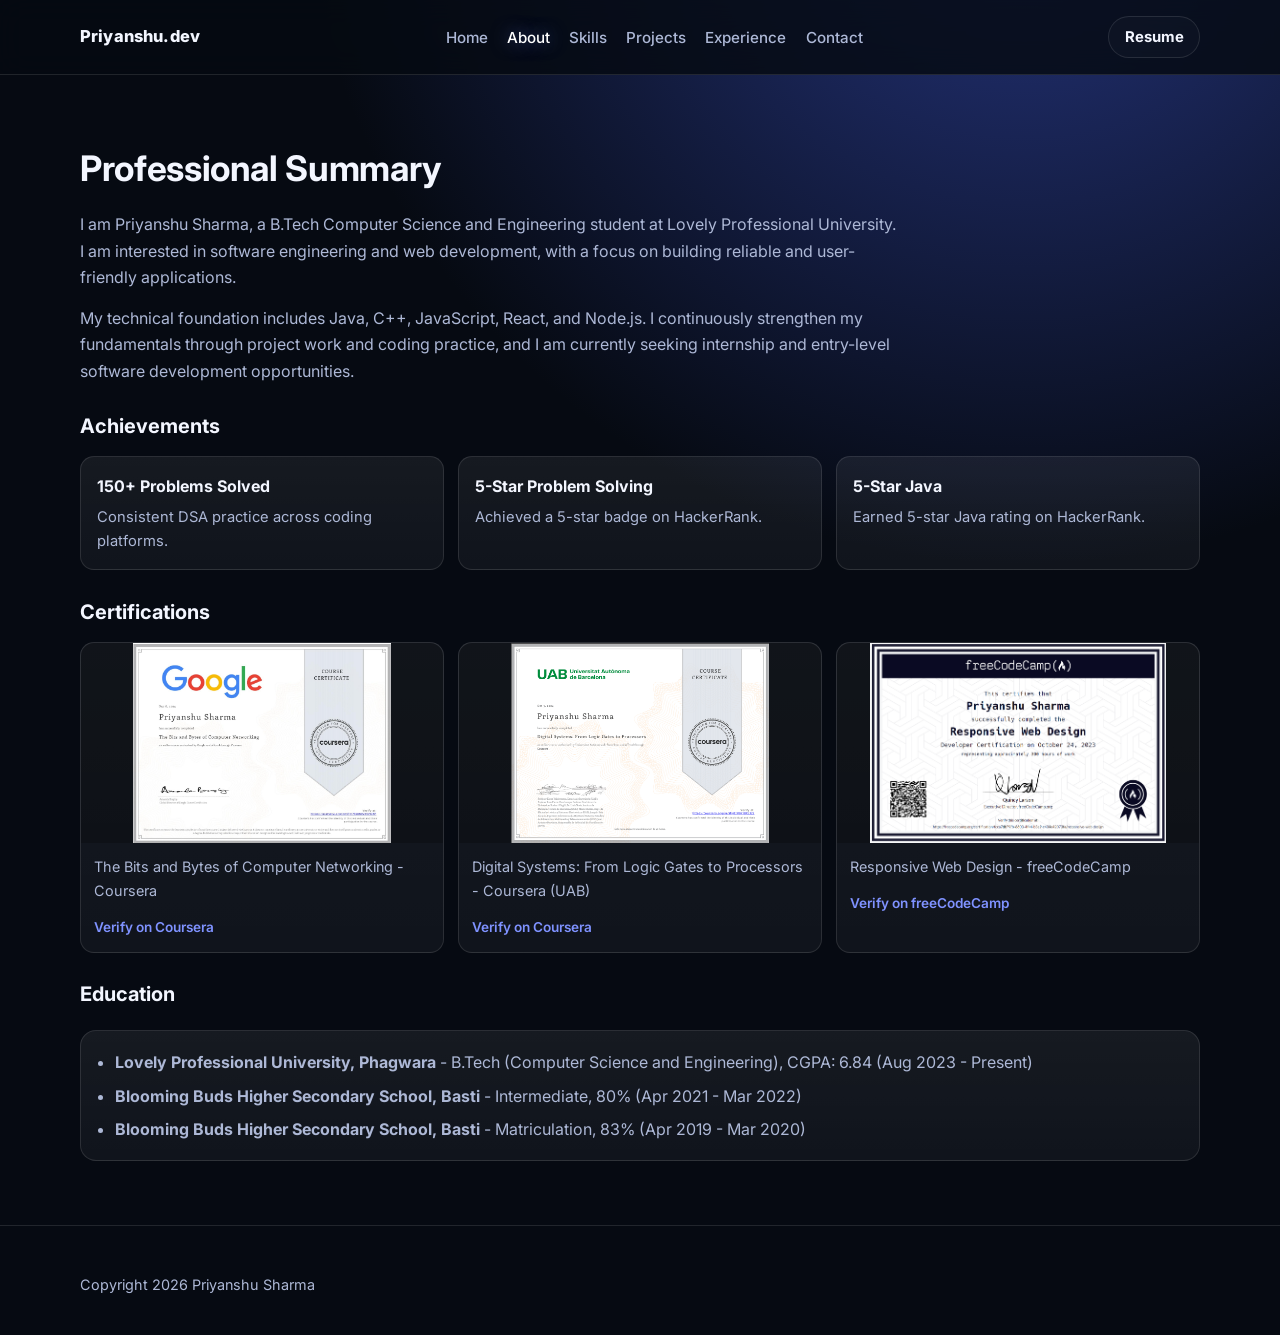
==== about.html @ ef19a72b "initial portfolio upload" ====
<!DOCTYPE html>
<html lang="en">
  <head>
    <meta charset="UTF-8" />
    <meta name="viewport" content="width=device-width, initial-scale=1.0" />
    <title>Priyanshu.dev | About</title>
    <link rel="preconnect" href="https://fonts.googleapis.com" />
    <link rel="preconnect" href="https://fonts.gstatic.com" crossorigin />
    <link
      href="https://fonts.googleapis.com/css2?family=Inter:wght@400;500;600;700;800&display=swap"
      rel="stylesheet"
    />
    <link rel="stylesheet" href="style.css" />
  </head>
  <body>
    <header class="site-header">
      <nav class="container navbar">
        <a href="index.html" class="brand">Priyanshu.dev</a>
        <ul class="menu">
          <li><a href="index.html">Home</a></li>
          <li><a href="about.html" class="active">About</a></li>
          <li><a href="skills.html">Skills</a></li>
          <li><a href="projects.html">Projects</a></li>
          <li><a href="experience.html">Experience</a></li>
          <li><a href="contact.html">Contact</a></li>
        </ul>
        <a class="resume-btn" href="assets/CV_Priyanshu_Sharma1.pdf" target="_blank" rel="noreferrer">Resume</a>
      </nav>
    </header>

    <main class="section">
      <div class="container">
        <section class="about-block reveal">
          <h2>Professional Summary</h2>
          <p class="section-text">
            I am Priyanshu Sharma, a B.Tech Computer Science and Engineering
            student at Lovely Professional University. I am interested in software
            engineering and web development, with a focus on building reliable and
            user-friendly applications.
          </p>
          <p class="section-text section-gap-top">
            My technical foundation includes Java, C++, JavaScript, React, and
            Node.js. I continuously strengthen my fundamentals through project
            work and coding practice, and I am currently seeking internship and
            entry-level software development opportunities.
          </p>
        </section>

        <section class="about-section-block reveal">
          <h3 class="about-subheading">Achievements</h3>
          <div class="achievement-grid">
            <div class="achievement-item">
              <h4>150+ Problems Solved</h4>
              <p>Consistent DSA practice across coding platforms.</p>
            </div>
            <div class="achievement-item">
              <h4>5-Star Problem Solving</h4>
              <p>Achieved a 5-star badge on HackerRank.</p>
            </div>
            <div class="achievement-item">
              <h4>5-Star Java</h4>
              <p>Earned 5-star Java rating on HackerRank.</p>
            </div>
          </div>
        </section>

        <section class="about-section-block reveal">
          <h3 class="about-subheading">Certifications</h3>
          <div class="certificate-grid">
            <div class="certificate-card">
              <a
                href="https://www.coursera.org/account/accomplishments/verify/7E4MWVXGFGBP"
                target="_blank"
                rel="noopener noreferrer"
                class="certificate-thumb-link"
              >
                <img
                  class="cert-screenshot"
                  src="assets/coursera-networking-certificate.png"
                  alt="Google Course Certificate: The Bits and Bytes of Computer Networking, completed by Priyanshu Sharma on Coursera, Sep 6 2024"
                  onerror="this.onerror=null;this.src='data:image/svg+xml,%3Csvg xmlns=%27http://www.w3.org/2000/svg%27 width=%27900%27 height=%27520%27%3E%3Crect width=%27100%25%27 height=%27100%25%27 fill=%27%23131b31%27/%3E%3Crect x=%2728%27 y=%2728%27 width=%27844%27 height=%27464%27 rx=%2720%27 fill=%27%231b2645%27 stroke=%27%235f7cf9%27 stroke-width=%273%27/%3E%3Ctext x=%2750%25%27 y=%2745%25%27 text-anchor=%27middle%27 fill=%27%23dbe5ff%27 font-size=%2724%27 font-family=%27Arial%27%3EAdd your screenshot%3C/text%3E%3Ctext x=%2750%25%27 y=%2755%25%27 text-anchor=%27middle%27 fill=%27%238a9bb8%27 font-size=%2717%27 font-family=%27Arial%27%3Eassets/coursera-networking-certificate.png%3C/text%3E%3C/svg%3E'"
                />
              </a>
              <p>The Bits and Bytes of Computer Networking - Coursera</p>
              <a
                href="https://www.coursera.org/account/accomplishments/verify/7E4MWVXGFGBP"
                target="_blank"
                rel="noopener noreferrer"
                class="cert-verify-link"
                >Verify on Coursera</a>
            </div>
            <div class="certificate-card">
              <a
                href="https://www.coursera.org/account/accomplishments/verify/IIY0H1BX532Z"
                target="_blank"
                rel="noopener noreferrer"
                class="certificate-thumb-link"
              >
                <img
                  class="cert-screenshot"
                  src="assets/coursera-digital-systems-certificate.png"
                  alt="UAB Course Certificate: Digital Systems: From Logic Gates to Processors, completed by Priyanshu Sharma on Coursera, Oct 5 2024"
                  onerror="this.onerror=null;this.src='data:image/svg+xml,%3Csvg xmlns=%27http://www.w3.org/2000/svg%27 width=%27900%27 height=%27520%27%3E%3Crect width=%27100%25%27 height=%27100%25%27 fill=%27%23131b31%27/%3E%3Crect x=%2728%27 y=%2728%27 width=%27844%27 height=%27464%27 rx=%2720%27 fill=%27%231b2645%27 stroke=%27%235f7cf9%27 stroke-width=%273%27/%3E%3Ctext x=%2750%25%27 y=%2745%25%27 text-anchor=%27middle%27 fill=%27%23dbe5ff%27 font-size=%2724%27 font-family=%27Arial%27%3EAdd your screenshot%3C/text%3E%3Ctext x=%2750%25%27 y=%2755%25%27 text-anchor=%27middle%27 fill=%27%238a9bb8%27 font-size=%2717%27 font-family=%27Arial%27%3Eassets/coursera-digital-systems-certificate.png%3C/text%3E%3C/svg%3E'"
                />
              </a>
              <p>Digital Systems: From Logic Gates to Processors - Coursera (UAB)</p>
              <a
                href="https://www.coursera.org/account/accomplishments/verify/IIY0H1BX532Z"
                target="_blank"
                rel="noopener noreferrer"
                class="cert-verify-link"
                >Verify on Coursera</a>
            </div>
            <div class="certificate-card">
              <a
                href="https://www.freecodecamp.org/certification/fcca7db79fb-6603-4f44-b3e9-c434e42073fa/responsive-web-design"
                target="_blank"
                rel="noopener noreferrer"
                class="certificate-thumb-link"
              >
                <img
                  class="cert-screenshot"
                  src="assets/freecodecamp-responsive-web-design-certificate.png"
                  alt="freeCodeCamp Developer Certification: Responsive Web Design, completed by Priyanshu Sharma, Oct 24 2023"
                  onerror="this.onerror=null;this.src='data:image/svg+xml,%3Csvg xmlns=%27http://www.w3.org/2000/svg%27 width=%27900%27 height=%27520%27%3E%3Crect width=%27100%25%27 height=%27100%25%27 fill=%27%23131b31%27/%3E%3Crect x=%2728%27 y=%2728%27 width=%27844%27 height=%27464%27 rx=%2720%27 fill=%27%231b2645%27 stroke=%27%235f7cf9%27 stroke-width=%273%27/%3E%3Ctext x=%2750%25%27 y=%2745%25%27 text-anchor=%27middle%27 fill=%27%23dbe5ff%27 font-size=%2724%27 font-family=%27Arial%27%3EAdd your screenshot%3C/text%3E%3Ctext x=%2750%25%27 y=%2755%25%27 text-anchor=%27middle%27 fill=%27%238a9bb8%27 font-size=%2717%27 font-family=%27Arial%27%3Eassets/freecodecamp-responsive-web-design-certificate.png%3C/text%3E%3C/svg%3E'"
                />
              </a>
              <p>Responsive Web Design - freeCodeCamp</p>
              <a
                href="https://www.freecodecamp.org/certification/fcca7db79fb-6603-4f44-b3e9-c434e42073fa/responsive-web-design"
                target="_blank"
                rel="noopener noreferrer"
                class="cert-verify-link"
                >Verify on freeCodeCamp</a>
            </div>
          </div>
        </section>

        <section class="about-section-block reveal">
          <h3 class="about-subheading">Education</h3>
          <article class="panel education-panel">
            <ul>
              <li>
                <strong>Lovely Professional University, Phagwara</strong> - B.Tech
                (Computer Science and Engineering), CGPA: 6.84 (Aug 2023 -
                Present)
              </li>
              <li>
                <strong>Blooming Buds Higher Secondary School, Basti</strong> -
                Intermediate, 80% (Apr 2021 - Mar 2022)
              </li>
              <li>
                <strong>Blooming Buds Higher Secondary School, Basti</strong> -
                Matriculation, 83% (Apr 2019 - Mar 2020)
              </li>
            </ul>
          </article>
        </section>

      </div>
    </main>

    <footer>
      <div class="container contact-wrap">
        <p class="copy">Copyright <span id="year"></span> Priyanshu Sharma</p>
      </div>
    </footer>
    <script src="script.js"></script>
  </body>
</html>
---- style.css ----
:root {
  --bg: #060a12;
  --bg-soft: #0e1422;
  --text: #f3f6ff;
  --muted: #adb8d6;
  --line: rgba(255, 255, 255, 0.11);
  --primary: #7f92ff;
  --primary-2: #64e6c0;
  --card: rgba(255, 255, 255, 0.045);
  --card-strong: rgba(255, 255, 255, 0.065);
}

body[data-theme="light"] {
  --bg: #f2f5ff;
  --bg-soft: #ffffff;
  --text: #111628;
  --muted: #4c5778;
  --line: rgba(12, 18, 35, 0.14);
  --card: rgba(255, 255, 255, 0.9);
  --card-strong: rgba(255, 255, 255, 0.96);
}

* {
  margin: 0;
  padding: 0;
  box-sizing: border-box;
}

html {
  scroll-behavior: smooth;
}

body {
  font-family: "Inter", sans-serif;
  background: radial-gradient(circle at 80% -12%, #263682, transparent 40%), var(--bg);
  color: var(--text);
  line-height: 1.65;
}

a {
  text-decoration: none;
  color: inherit;
}

.container {
  width: min(1120px, 92%);
  margin: 0 auto;
}

.site-header {
  position: sticky;
  top: 0;
  z-index: 100;
  border-bottom: 1px solid var(--line);
  background: rgba(6, 10, 18, 0.82);
  backdrop-filter: blur(14px);
}

.navbar {
  min-height: 74px;
  display: flex;
  justify-content: space-between;
  align-items: center;
  gap: 1.2rem;
}

.brand {
  font-weight: 800;
  letter-spacing: 0.15px;
  font-size: 1.03rem;
}

.menu {
  list-style: none;
  display: flex;
  gap: 1.2rem;
  color: var(--muted);
  font-weight: 500;
}

.menu a {
  font-size: 0.95rem;
}

.menu a:hover {
  color: #fff;
}

.menu a.active {
  color: #fff;
  text-shadow: 0 0 18px rgba(127, 146, 255, 0.55);
}

.resume-btn {
  border: 1px solid var(--line);
  padding: 0.48rem 0.96rem;
  border-radius: 999px;
  font-weight: 700;
  font-size: 0.93rem;
  background: rgba(255, 255, 255, 0.02);
  transition: border-color 0.25s ease, transform 0.25s ease, background 0.25s ease;
}

.theme-toggle {
  border: 1px solid var(--line);
  background: rgba(255, 255, 255, 0.03);
  color: var(--text);
  border-radius: 999px;
  padding: 0.48rem 0.9rem;
  font-weight: 700;
  cursor: pointer;
}

.resume-btn:hover {
  border-color: #fff;
  transform: translateY(-1px);
  background: rgba(255, 255, 255, 0.07);
}

.hero {
  padding: 7rem 0 4rem;
}

.hero-wrap {
  max-width: 920px;
}

.tag {
  color: var(--primary-2);
  font-weight: 700;
  letter-spacing: 0.02em;
  font-size: 0.95rem;
}

.profile-pill {
  display: inline-block;
  padding: 0.28rem 0.7rem;
  border-radius: 999px;
  border: 1px solid var(--line);
  background: rgba(255, 255, 255, 0.03);
  color: #d6def9;
  font-size: 0.8rem;
  margin-bottom: 0.8rem;
}

h1 {
  margin-top: 0.35rem;
  font-size: clamp(2.5rem, 6.6vw, 4.4rem);
  line-height: 1.08;
  letter-spacing: -0.02em;
}

.lead {
  margin-top: 1.1rem;
  color: var(--muted);
  max-width: 760px;
  font-size: clamp(1rem, 1.7vw, 1.1rem);
}

.typed-line {
  margin-top: 0.8rem;
  color: var(--muted);
}

.typed-role {
  color: var(--primary-2);
  font-weight: 700;
}

.hero-cta {
  margin-top: 1.65rem;
  display: flex;
  gap: 0.75rem;
  flex-wrap: wrap;
}

.btn {
  padding: 0.72rem 1.22rem;
  border-radius: 999px;
  font-weight: 700;
  border: 1px solid transparent;
  transition: transform 0.25s ease, box-shadow 0.25s ease;
  font-size: 0.94rem;
}

.btn:hover {
  transform: translateY(-2px);
  box-shadow: 0 8px 20px rgba(109, 133, 255, 0.25);
}

.btn-primary {
  color: #091128;
  background: linear-gradient(135deg, #93a3ff, var(--primary));
}

.btn-ghost {
  border-color: var(--line);
  background: rgba(255, 255, 255, 0.02);
}

.stats {
  margin-top: 2.3rem;
  display: grid;
  grid-template-columns: repeat(3, minmax(0, 1fr));
  gap: 1rem;
}

.stat-card {
  background: linear-gradient(180deg, var(--card-strong), var(--card));
  border: 1px solid var(--line);
  border-radius: 16px;
  padding: 1.05rem 1.1rem;
  transition: transform 0.25s ease, border-color 0.25s ease;
}

.stat-card:hover {
  transform: translateY(-4px);
  border-color: rgba(255, 255, 255, 0.3);
}

.stat-card h3 {
  font-size: 1.95rem;
  line-height: 1.1;
}

.stat-card p {
  color: var(--muted);
  font-size: 0.93rem;
}

.section {
  padding: 4rem 0;
}

.section h2 {
  font-size: clamp(1.55rem, 4vw, 2.2rem);
  margin-bottom: 0.9rem;
  letter-spacing: -0.01em;
}

.section-text {
  color: var(--muted);
  max-width: 820px;
}

.section-dark {
  background: linear-gradient(
    180deg,
    rgba(22, 31, 62, 0.34),
    rgba(14, 21, 38, 0.14)
  );
  border-top: 1px solid rgba(255, 255, 255, 0.04);
  border-bottom: 1px solid rgba(255, 255, 255, 0.04);
}

.skill-cloud {
  margin-top: 1.1rem;
  display: flex;
  flex-wrap: wrap;
  gap: 0.7rem;
}

.skill-cloud span {
  border: 1px solid var(--line);
  background: rgba(255, 255, 255, 0.03);
  border-radius: 999px;
  padding: 0.45rem 0.85rem;
  font-size: 0.9rem;
  font-weight: 500;
}

.marquee {
  width: 100%;
  overflow: hidden;
  margin-top: 1.45rem;
  border-top: 1px solid var(--line);
  border-bottom: 1px solid var(--line);
  padding: 1.05rem 0;
  display: flex;
  mask-image: linear-gradient(to right, transparent, black 10%, black 90%, transparent);
}

.skills-start-label {
  margin-top: 1rem;
  font-weight: 700;
  color: var(--muted);
}

.tools-section {
  overflow: hidden;
  position: relative;
}

.tools-inner {
  position: relative;
  min-height: 180px;
}

.tools-strip {
  position: relative;
  margin-top: 0.8rem;
}

.hero-marquee {
  margin-top: 1.2rem;
}

.marquee-track {
  display: flex;
  align-items: center;
  gap: 0.7rem;
  min-width: max-content;
  padding-right: 0.7rem;
  animation: floatSkills 22s linear infinite;
}

.marquee-track span {
  border: 1px solid var(--line);
  background: rgba(255, 255, 255, 0.03);
  border-radius: 999px;
  padding: 0.45rem 0.85rem;
  font-size: 0.88rem;
  color: #d9e2ff;
}

@keyframes floatSkills {
  from {
    transform: translateX(0);
  }
  to {
    transform: translateX(-100%);
  }
}

.grid-3 {
  margin-top: 1.2rem;
  display: grid;
  grid-template-columns: repeat(3, minmax(0, 1fr));
  gap: 1rem;
}

.project,
.panel {
  background: linear-gradient(180deg, var(--card-strong), var(--card));
  border: 1px solid var(--line);
  border-radius: 16px;
  padding: 1.1rem;
  transition: transform 0.25s ease, border-color 0.25s ease;
}

.project:hover,
.panel:hover {
  transform: translateY(-4px);
  border-color: rgba(255, 255, 255, 0.3);
}

.project .meta,
.panel .meta {
  color: #a7b8ea;
  font-size: 0.88rem;
  margin: 0.25rem 0 0.55rem;
}

.stack {
  margin-top: 0.62rem;
  color: #c2d0fb;
  font-size: 0.9rem;
}

.project-controls {
  display: flex;
  flex-wrap: wrap;
  gap: 0.7rem;
  align-items: center;
  margin-top: 0.75rem;
}

#project-search {
  background: rgba(255, 255, 255, 0.04);
  border: 1px solid var(--line);
  color: var(--text);
  border-radius: 10px;
  padding: 0.55rem 0.75rem;
  min-width: 240px;
}

.filter-chips {
  display: flex;
  gap: 0.45rem;
  flex-wrap: wrap;
}

.chip {
  border: 1px solid var(--line);
  background: rgba(255, 255, 255, 0.03);
  color: var(--text);
  border-radius: 999px;
  padding: 0.38rem 0.7rem;
  cursor: pointer;
  font-size: 0.84rem;
}

.chip.active {
  background: var(--primary);
  color: #0a1126;
  border-color: transparent;
}

.project-item.is-hidden {
  display: none;
}

.project-photo {
  border: 1px solid var(--line);
  border-radius: 12px;
  overflow: hidden;
  margin-bottom: 0.75rem;
  background: rgba(255, 255, 255, 0.03);
}

.project-photo img {
  display: block;
  width: 100%;
  height: 170px;
  object-fit: cover;
}

.repo-link {
  display: inline-block;
  margin-top: 0.75rem;
  padding: 0.4rem 0.72rem;
  border: 1px solid var(--line);
  border-radius: 999px;
  font-size: 0.84rem;
  background: rgba(255, 255, 255, 0.02);
}

.grid-2 {
  margin-top: 1.2rem;
  display: grid;
  grid-template-columns: 1.15fr 1fr;
  gap: 1rem;
}

.panel ul {
  padding-left: 1.05rem;
  color: var(--muted);
  display: grid;
  gap: 0.45rem;
}

.about-block {
  margin-bottom: 1.6rem;
}

.section-gap-top {
  margin-top: 0.9rem;
}

.about-row-gap {
  margin-top: 1.6rem;
}

.certificates-panel {
  display: grid;
  gap: 0.75rem;
}

.certificate-photo {
  border: 1px solid var(--line);
  border-radius: 12px;
  overflow: hidden;
  background: rgba(255, 255, 255, 0.03);
}

.certificate-photo img {
  display: block;
  width: 100%;
  height: 210px;
  object-fit: cover;
}

.upload-label {
  font-size: 0.88rem;
  color: var(--muted);
  font-weight: 600;
}

#certificate-upload,
#training-certificate-upload {
  border: 1px dashed var(--line);
  border-radius: 10px;
  padding: 0.55rem;
  background: rgba(255, 255, 255, 0.02);
  color: var(--text);
}

.training-cert-wrap {
  margin-top: 1.25rem;
  display: grid;
  gap: 0.5rem;
}

.training-cert-photo img {
  height: auto;
  min-height: 180px;
  max-height: 280px;
  object-fit: contain;
  background: rgba(0, 0, 0, 0.2);
}

.training-cert-caption {
  font-size: 0.88rem;
  color: var(--muted);
  margin: 0;
}

.education-panel {
  margin-top: 1.2rem;
}

.about-section-block {
  margin-top: 1.6rem;
}

.about-subheading {
  margin-bottom: 0.8rem;
  font-size: 1.25rem;
}

.achievement-grid {
  display: grid;
  gap: 0.9rem;
  grid-template-columns: repeat(3, minmax(0, 1fr));
}

.achievement-item {
  border: 1px solid var(--line);
  border-radius: 14px;
  background: linear-gradient(180deg, var(--card-strong), var(--card));
  padding: 1rem;
}

.achievement-item h4 {
  font-size: 1rem;
  margin-bottom: 0.35rem;
}

.achievement-item p {
  color: var(--muted);
  font-size: 0.92rem;
}

.certificate-grid {
  display: grid;
  gap: 0.9rem;
  grid-template-columns: repeat(3, minmax(0, 1fr));
}

.certificate-card {
  border: 1px solid var(--line);
  border-radius: 14px;
  overflow: hidden;
  background: linear-gradient(180deg, var(--card-strong), var(--card));
}

.certificate-card img {
  width: 100%;
  height: 170px;
  object-fit: cover;
  display: block;
}

.certificate-card img.cert-screenshot {
  height: 200px;
  object-fit: contain;
  background: rgba(0, 0, 0, 0.22);
}

.certificate-card p {
  padding: 0.8rem;
  color: var(--muted);
  font-size: 0.9rem;
}

.certificate-thumb-link {
  display: block;
  line-height: 0;
}

.certificate-thumb-link:focus-visible {
  outline: 2px solid var(--primary);
  outline-offset: 2px;
}

.cert-verify-link {
  display: block;
  padding: 0 0.8rem 0.85rem;
  font-size: 0.85rem;
  font-weight: 600;
  color: var(--primary);
}

.cert-verify-link:hover {
  text-decoration: underline;
}

.contact-links-panel p {
  color: var(--muted);
}

.contact-links-panel a:hover {
  color: #fff;
}

footer {
  border-top: 1px solid var(--line);
  padding: 2.4rem 0;
}

.contact-wrap p {
  color: var(--muted);
  margin-top: 0.5rem;
}

.contact-wrap a:hover {
  color: #fff;
}

.copy {
  margin-top: 1rem;
  font-size: 0.9rem;
}

.contact-form {
  margin: 1rem 0;
  display: grid;
  gap: 0.55rem;
  max-width: 540px;
}

.contact-form input,
.contact-form textarea {
  border: 1px solid var(--line);
  border-radius: 10px;
  padding: 0.68rem 0.78rem;
  background: rgba(255, 255, 255, 0.03);
  color: var(--text);
  font: inherit;
}

.contact-two-col {
  margin-top: 1rem;
  display: grid;
  grid-template-columns: 1fr 1.1fr;
  gap: 1rem;
  align-items: start;
}

.contact-links-col {
  display: grid;
  gap: 0.75rem;
}

.contact-link-card {
  border: 1px solid var(--line);
  border-radius: 14px;
  padding: 0.85rem 0.95rem;
  background: linear-gradient(180deg, var(--card-strong), var(--card));
}

.contact-link-card h3 {
  font-size: 0.95rem;
  margin-bottom: 0.28rem;
}

.contact-link-card a {
  color: var(--muted);
  word-break: break-word;
}

.contact-link-card a:hover {
  color: #fff;
}

.back-to-top {
  position: fixed;
  right: 22px;
  bottom: 22px;
  z-index: 99;
  border: 1px solid var(--line);
  background: var(--card-strong);
  color: var(--text);
  border-radius: 999px;
  padding: 0.48rem 0.74rem;
  cursor: pointer;
  opacity: 0;
  visibility: hidden;
  transform: translateY(8px);
  transition: 0.25s ease;
}

.back-to-top.show {
  opacity: 1;
  visibility: visible;
  transform: translateY(0);
}

.reveal {
  opacity: 0;
  transform: translateY(20px);
  transition: opacity 0.6s ease, transform 0.6s ease;
}

.reveal.is-visible {
  opacity: 1;
  transform: translateY(0);
}

@media (prefers-reduced-motion: reduce) {
  .marquee-track {
    animation: none;
  }

  .reveal,
  .reveal.is-visible,
  .btn,
  .stat-card,
  .project,
  .panel,
  .resume-btn {
    transition: none;
    transform: none;
  }
}

@media (max-width: 980px) {
  .hero {
    padding-top: 6rem;
  }

  .menu {
    display: none;
  }

  .theme-toggle {
    display: none;
  }

  .grid-3 {
    grid-template-columns: 1fr;
  }

  .grid-2 {
    grid-template-columns: 1fr;
  }

  .achievement-grid,
  .certificate-grid {
    grid-template-columns: 1fr;
  }

  .contact-two-col {
    grid-template-columns: 1fr;
  }
}

@media (max-width: 640px) {
  .hero {
    padding-top: 5rem;
  }

  .stats {
    grid-template-columns: 1fr;
  }
}
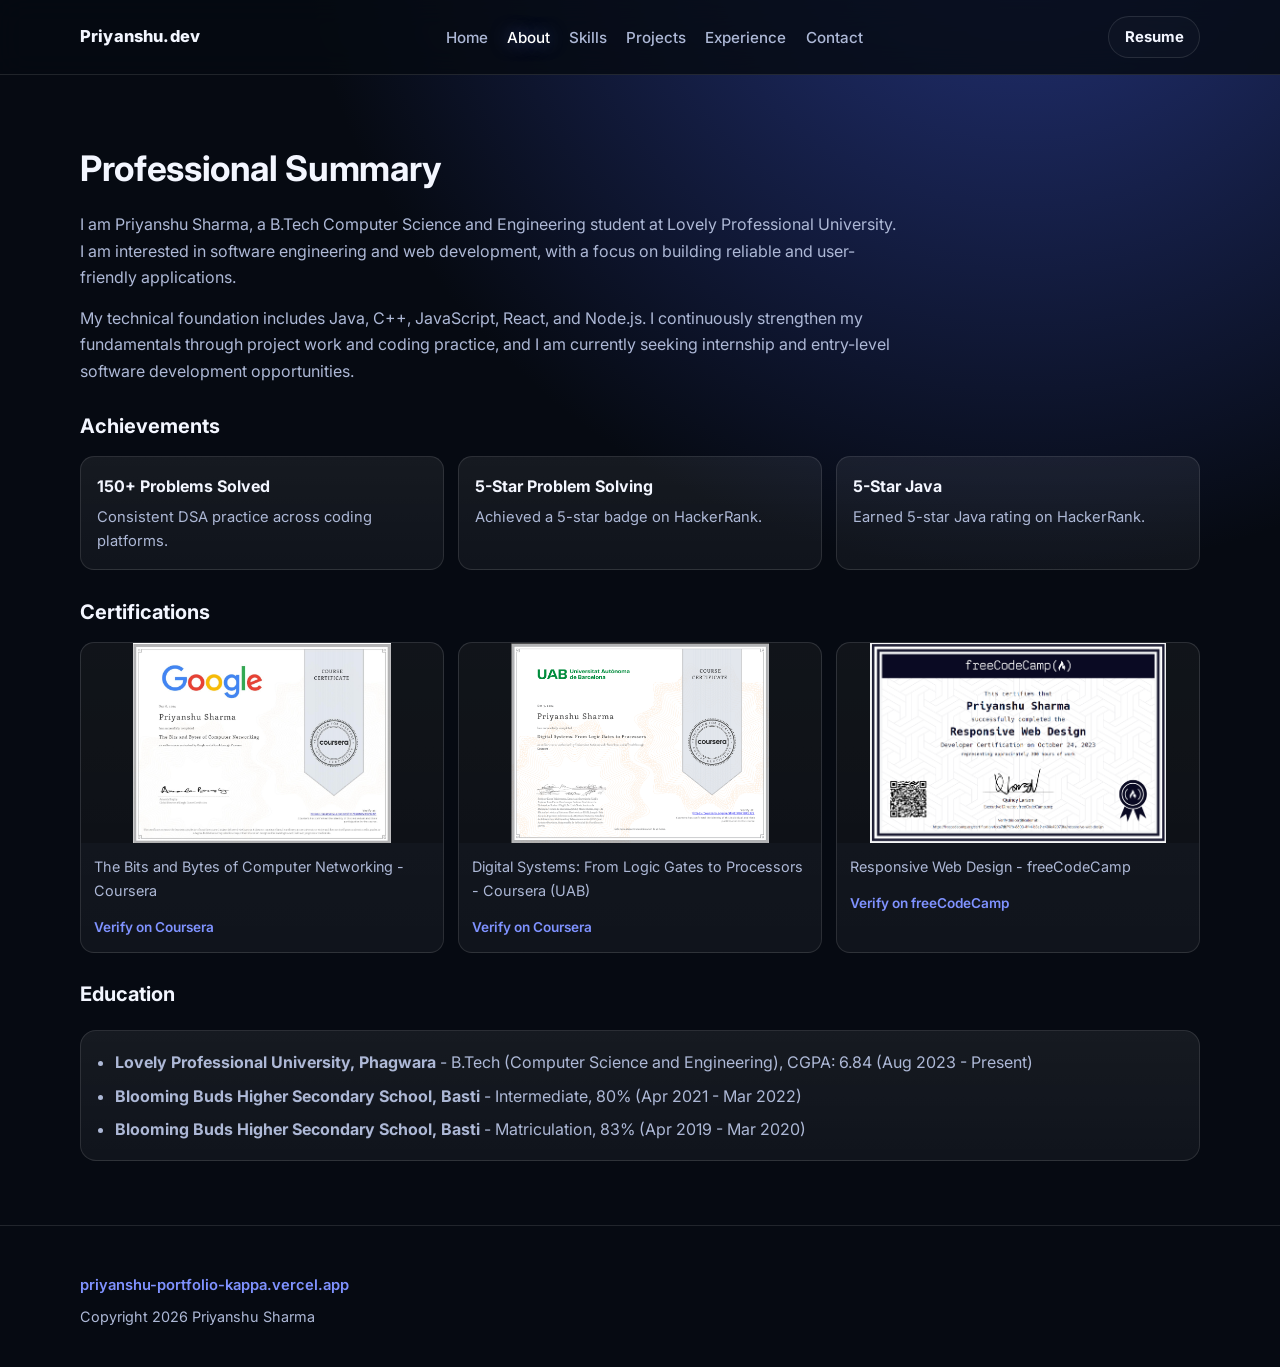
==== commit 3a4a877c: "updated portfolio" ====
--- a/about.html
+++ b/about.html
@@ -4,6 +4,7 @@
     <meta charset="UTF-8" />
     <meta name="viewport" content="width=device-width, initial-scale=1.0" />
     <title>Priyanshu.dev | About</title>
+    <link rel="canonical" href="https://priyanshu-portfolio-kappa.vercel.app/about.html" />
     <link rel="preconnect" href="https://fonts.googleapis.com" />
     <link rel="preconnect" href="https://fonts.gstatic.com" crossorigin />
     <link
@@ -24,7 +25,7 @@
           <li><a href="experience.html">Experience</a></li>
           <li><a href="contact.html">Contact</a></li>
         </ul>
-        <a class="resume-btn" href="assets/CV_Priyanshu_Sharma1.pdf" target="_blank" rel="noreferrer">Resume</a>
+        <a class="resume-btn" href="./assets/CV_Priyanshu_Sharma1.pdf" target="_blank" rel="noreferrer">Resume</a>
       </nav>
     </header>
 
@@ -76,7 +77,7 @@
               >
                 <img
                   class="cert-screenshot"
-                  src="assets/coursera-networking-certificate.png"
+                  src="./assets/coursera-networking-certificate.png"
                   alt="Google Course Certificate: The Bits and Bytes of Computer Networking, completed by Priyanshu Sharma on Coursera, Sep 6 2024"
                   onerror="this.onerror=null;this.src='data:image/svg+xml,%3Csvg xmlns=%27http://www.w3.org/2000/svg%27 width=%27900%27 height=%27520%27%3E%3Crect width=%27100%25%27 height=%27100%25%27 fill=%27%23131b31%27/%3E%3Crect x=%2728%27 y=%2728%27 width=%27844%27 height=%27464%27 rx=%2720%27 fill=%27%231b2645%27 stroke=%27%235f7cf9%27 stroke-width=%273%27/%3E%3Ctext x=%2750%25%27 y=%2745%25%27 text-anchor=%27middle%27 fill=%27%23dbe5ff%27 font-size=%2724%27 font-family=%27Arial%27%3EAdd your screenshot%3C/text%3E%3Ctext x=%2750%25%27 y=%2755%25%27 text-anchor=%27middle%27 fill=%27%238a9bb8%27 font-size=%2717%27 font-family=%27Arial%27%3Eassets/coursera-networking-certificate.png%3C/text%3E%3C/svg%3E'"
                 />
@@ -98,7 +99,7 @@
               >
                 <img
                   class="cert-screenshot"
-                  src="assets/coursera-digital-systems-certificate.png"
+                  src="./assets/coursera-digital-systems-certificate.png"
                   alt="UAB Course Certificate: Digital Systems: From Logic Gates to Processors, completed by Priyanshu Sharma on Coursera, Oct 5 2024"
                   onerror="this.onerror=null;this.src='data:image/svg+xml,%3Csvg xmlns=%27http://www.w3.org/2000/svg%27 width=%27900%27 height=%27520%27%3E%3Crect width=%27100%25%27 height=%27100%25%27 fill=%27%23131b31%27/%3E%3Crect x=%2728%27 y=%2728%27 width=%27844%27 height=%27464%27 rx=%2720%27 fill=%27%231b2645%27 stroke=%27%235f7cf9%27 stroke-width=%273%27/%3E%3Ctext x=%2750%25%27 y=%2745%25%27 text-anchor=%27middle%27 fill=%27%23dbe5ff%27 font-size=%2724%27 font-family=%27Arial%27%3EAdd your screenshot%3C/text%3E%3Ctext x=%2750%25%27 y=%2755%25%27 text-anchor=%27middle%27 fill=%27%238a9bb8%27 font-size=%2717%27 font-family=%27Arial%27%3Eassets/coursera-digital-systems-certificate.png%3C/text%3E%3C/svg%3E'"
                 />
@@ -120,7 +121,7 @@
               >
                 <img
                   class="cert-screenshot"
-                  src="assets/freecodecamp-responsive-web-design-certificate.png"
+                  src="./assets/freecodecamp-responsive-web-design-certificate.png"
                   alt="freeCodeCamp Developer Certification: Responsive Web Design, completed by Priyanshu Sharma, Oct 24 2023"
                   onerror="this.onerror=null;this.src='data:image/svg+xml,%3Csvg xmlns=%27http://www.w3.org/2000/svg%27 width=%27900%27 height=%27520%27%3E%3Crect width=%27100%25%27 height=%27100%25%27 fill=%27%23131b31%27/%3E%3Crect x=%2728%27 y=%2728%27 width=%27844%27 height=%27464%27 rx=%2720%27 fill=%27%231b2645%27 stroke=%27%235f7cf9%27 stroke-width=%273%27/%3E%3Ctext x=%2750%25%27 y=%2745%25%27 text-anchor=%27middle%27 fill=%27%23dbe5ff%27 font-size=%2724%27 font-family=%27Arial%27%3EAdd your screenshot%3C/text%3E%3Ctext x=%2750%25%27 y=%2755%25%27 text-anchor=%27middle%27 fill=%27%238a9bb8%27 font-size=%2717%27 font-family=%27Arial%27%3Eassets/freecodecamp-responsive-web-design-certificate.png%3C/text%3E%3C/svg%3E'"
                 />
@@ -162,6 +163,14 @@
 
     <footer>
       <div class="container contact-wrap">
+        <p class="footer-live">
+          <a
+            href="https://priyanshu-portfolio-kappa.vercel.app/"
+            target="_blank"
+            rel="noopener noreferrer"
+            >priyanshu-portfolio-kappa.vercel.app</a
+          >
+        </p>
         <p class="copy">Copyright <span id="year"></span> Priyanshu Sharma</p>
       </div>
     </footer>
--- a/style.css
+++ b/style.css
@@ -421,8 +421,9 @@
 .project-photo img {
   display: block;
   width: 100%;
-  height: 170px;
-  object-fit: cover;
+  height: 190px;
+  object-fit: contain;
+  background: rgba(0, 0, 0, 0.18);
 }
 
 .repo-link {
@@ -486,8 +487,7 @@
   font-weight: 600;
 }
 
-#certificate-upload,
-#training-certificate-upload {
+#certificate-upload {
   border: 1px dashed var(--line);
   border-radius: 10px;
   padding: 0.55rem;
@@ -495,10 +495,18 @@
   color: var(--text);
 }
 
-.training-cert-wrap {
+.training-cert-section {
   margin-top: 1.25rem;
   display: grid;
-  gap: 0.5rem;
+  gap: 0.65rem;
+}
+
+.training-cert-heading {
+  margin: 0;
+  font-size: 0.95rem;
+  font-weight: 700;
+  color: var(--text);
+  letter-spacing: 0.02em;
 }
 
 .training-cert-photo img {
@@ -625,6 +633,21 @@
 
 .contact-wrap a:hover {
   color: #fff;
+}
+
+.footer-live {
+  margin-top: 0.75rem;
+  margin-bottom: 0;
+  font-size: 0.92rem;
+}
+
+.footer-live a {
+  color: var(--primary);
+  font-weight: 600;
+}
+
+.footer-live a:hover {
+  text-decoration: underline;
 }
 
 .copy {
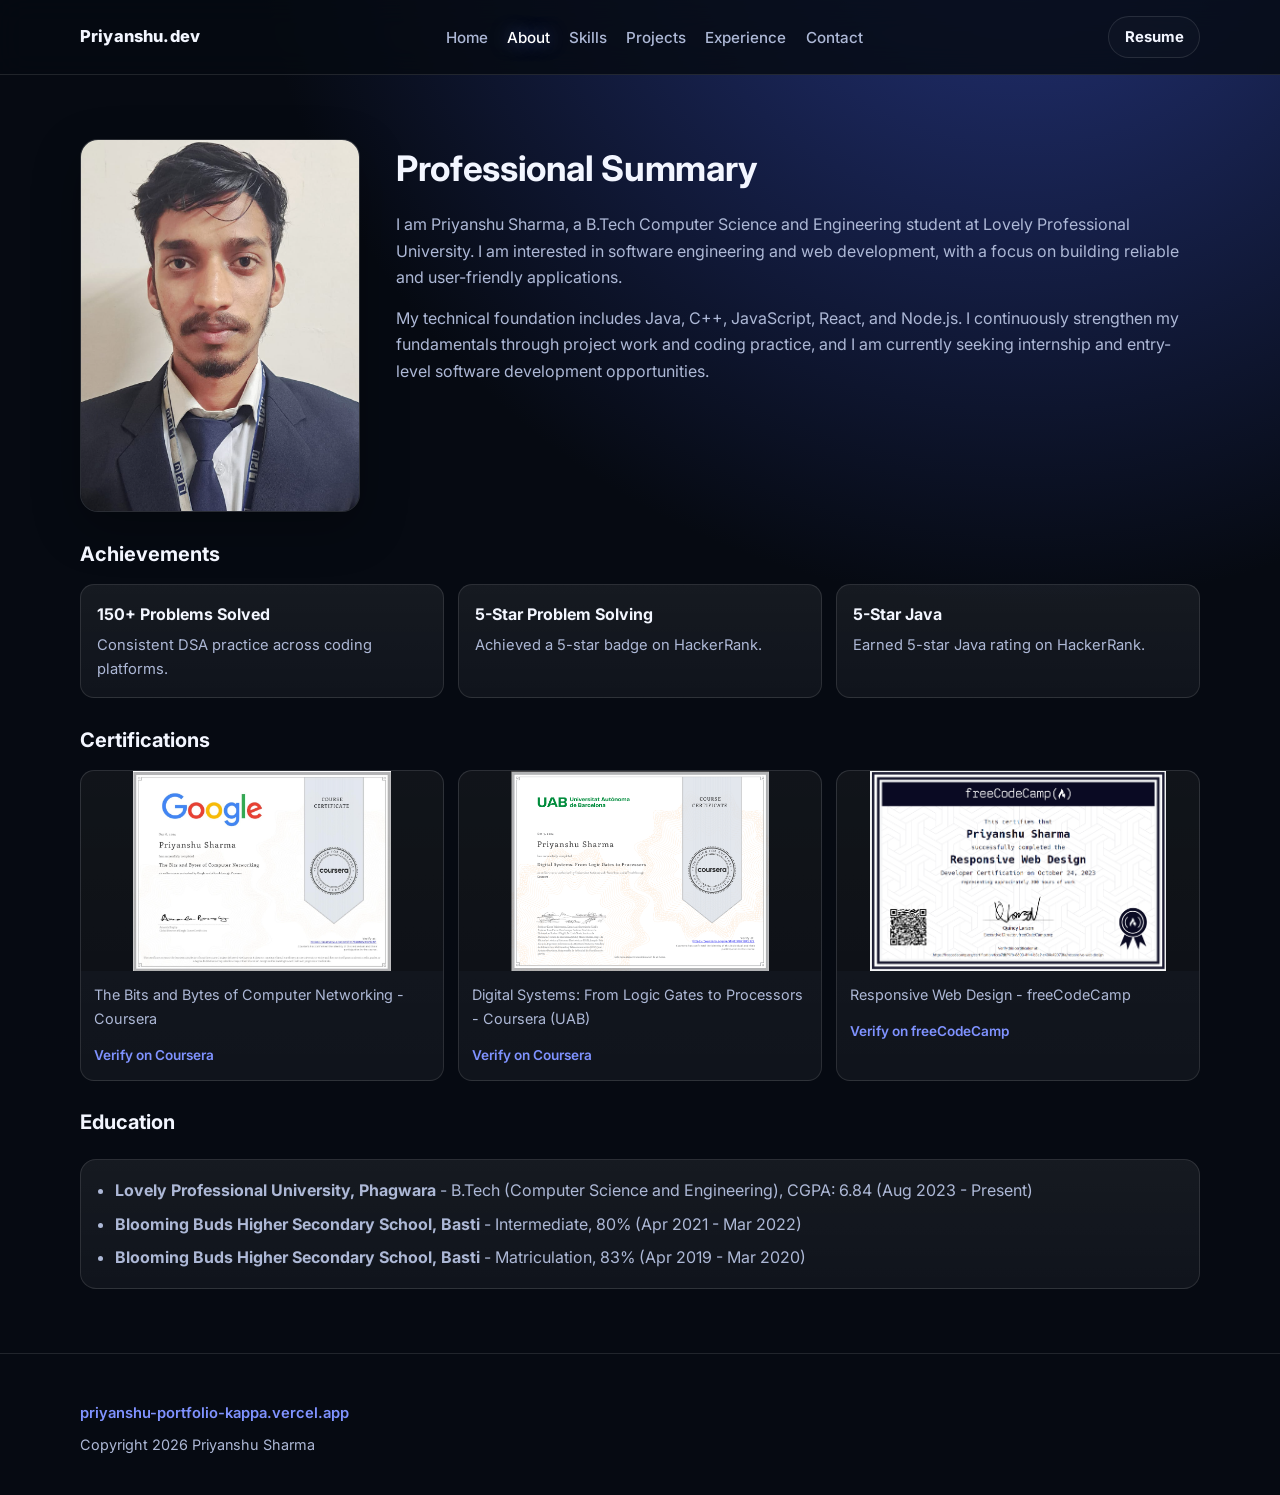
==== commit d17f99a4: "test change" ====
--- a/about.html
+++ b/about.html
@@ -31,20 +31,33 @@
 
     <main class="section">
       <div class="container">
-        <section class="about-block reveal">
-          <h2>Professional Summary</h2>
-          <p class="section-text">
-            I am Priyanshu Sharma, a B.Tech Computer Science and Engineering
-            student at Lovely Professional University. I am interested in software
-            engineering and web development, with a focus on building reliable and
-            user-friendly applications.
-          </p>
-          <p class="section-text section-gap-top">
-            My technical foundation includes Java, C++, JavaScript, React, and
-            Node.js. I continuously strengthen my fundamentals through project
-            work and coding practice, and I am currently seeking internship and
-            entry-level software development opportunities.
-          </p>
+        <section class="about-block reveal about-profile-layout">
+          <div class="about-profile-photo-wrap">
+            <img
+              class="about-profile-img"
+              src="./assets/profile-photo.png"
+              alt="Priyanshu Sharma — professional headshot"
+              width="280"
+              height="360"
+              loading="lazy"
+              onerror="this.onerror=null;this.src='data:image/svg+xml,%3Csvg xmlns=%27http://www.w3.org/2000/svg%27 width=%27280%27 height=%27360%27%3E%3Crect width=%27100%25%27 height=%27100%25%27 fill=%27%231b2645%27/%3E%3Ctext x=%2750%25%27 y=%2750%25%27 text-anchor=%27middle%27 fill=%27%23dbe5ff%27 font-size=%2718%27 font-family=%27Arial%27%3EAdd ./assets/profile-photo.png%3C/text%3E%3C/svg%3E'"
+            />
+          </div>
+          <div class="about-profile-text">
+            <h2>Professional Summary</h2>
+            <p class="section-text">
+              I am Priyanshu Sharma, a B.Tech Computer Science and Engineering
+              student at Lovely Professional University. I am interested in software
+              engineering and web development, with a focus on building reliable and
+              user-friendly applications.
+            </p>
+            <p class="section-text section-gap-top">
+              My technical foundation includes Java, C++, JavaScript, React, and
+              Node.js. I continuously strengthen my fundamentals through project
+              work and coding practice, and I am currently seeking internship and
+              entry-level software development opportunities.
+            </p>
+          </div>
         </section>
 
         <section class="about-section-block reveal">
--- a/style.css
+++ b/style.css
@@ -454,6 +454,53 @@
   margin-bottom: 1.6rem;
 }
 
+.about-profile-layout {
+  display: grid;
+  grid-template-columns: minmax(200px, 280px) minmax(0, 1fr);
+  gap: clamp(1.25rem, 4vw, 2.25rem);
+  align-items: start;
+}
+
+.about-profile-photo-wrap {
+  border-radius: 18px;
+  overflow: hidden;
+  border: 1px solid var(--line);
+  background: rgba(255, 255, 255, 0.04);
+  box-shadow: 0 16px 48px rgba(0, 0, 0, 0.28);
+  max-width: 280px;
+  width: 100%;
+  aspect-ratio: 3 / 4;
+}
+
+.about-profile-img {
+  display: block;
+  width: 100%;
+  height: 100%;
+  object-fit: cover;
+  object-position: center top;
+}
+
+.about-profile-text h2 {
+  margin-top: 0;
+}
+
+@media (max-width: 768px) {
+  .about-profile-layout {
+    grid-template-columns: 1fr;
+    justify-items: center;
+    text-align: center;
+  }
+
+  .about-profile-text {
+    text-align: left;
+  }
+
+  .about-profile-photo-wrap {
+    max-width: 240px;
+    margin: 0 auto;
+  }
+}
+
 .section-gap-top {
   margin-top: 0.9rem;
 }
